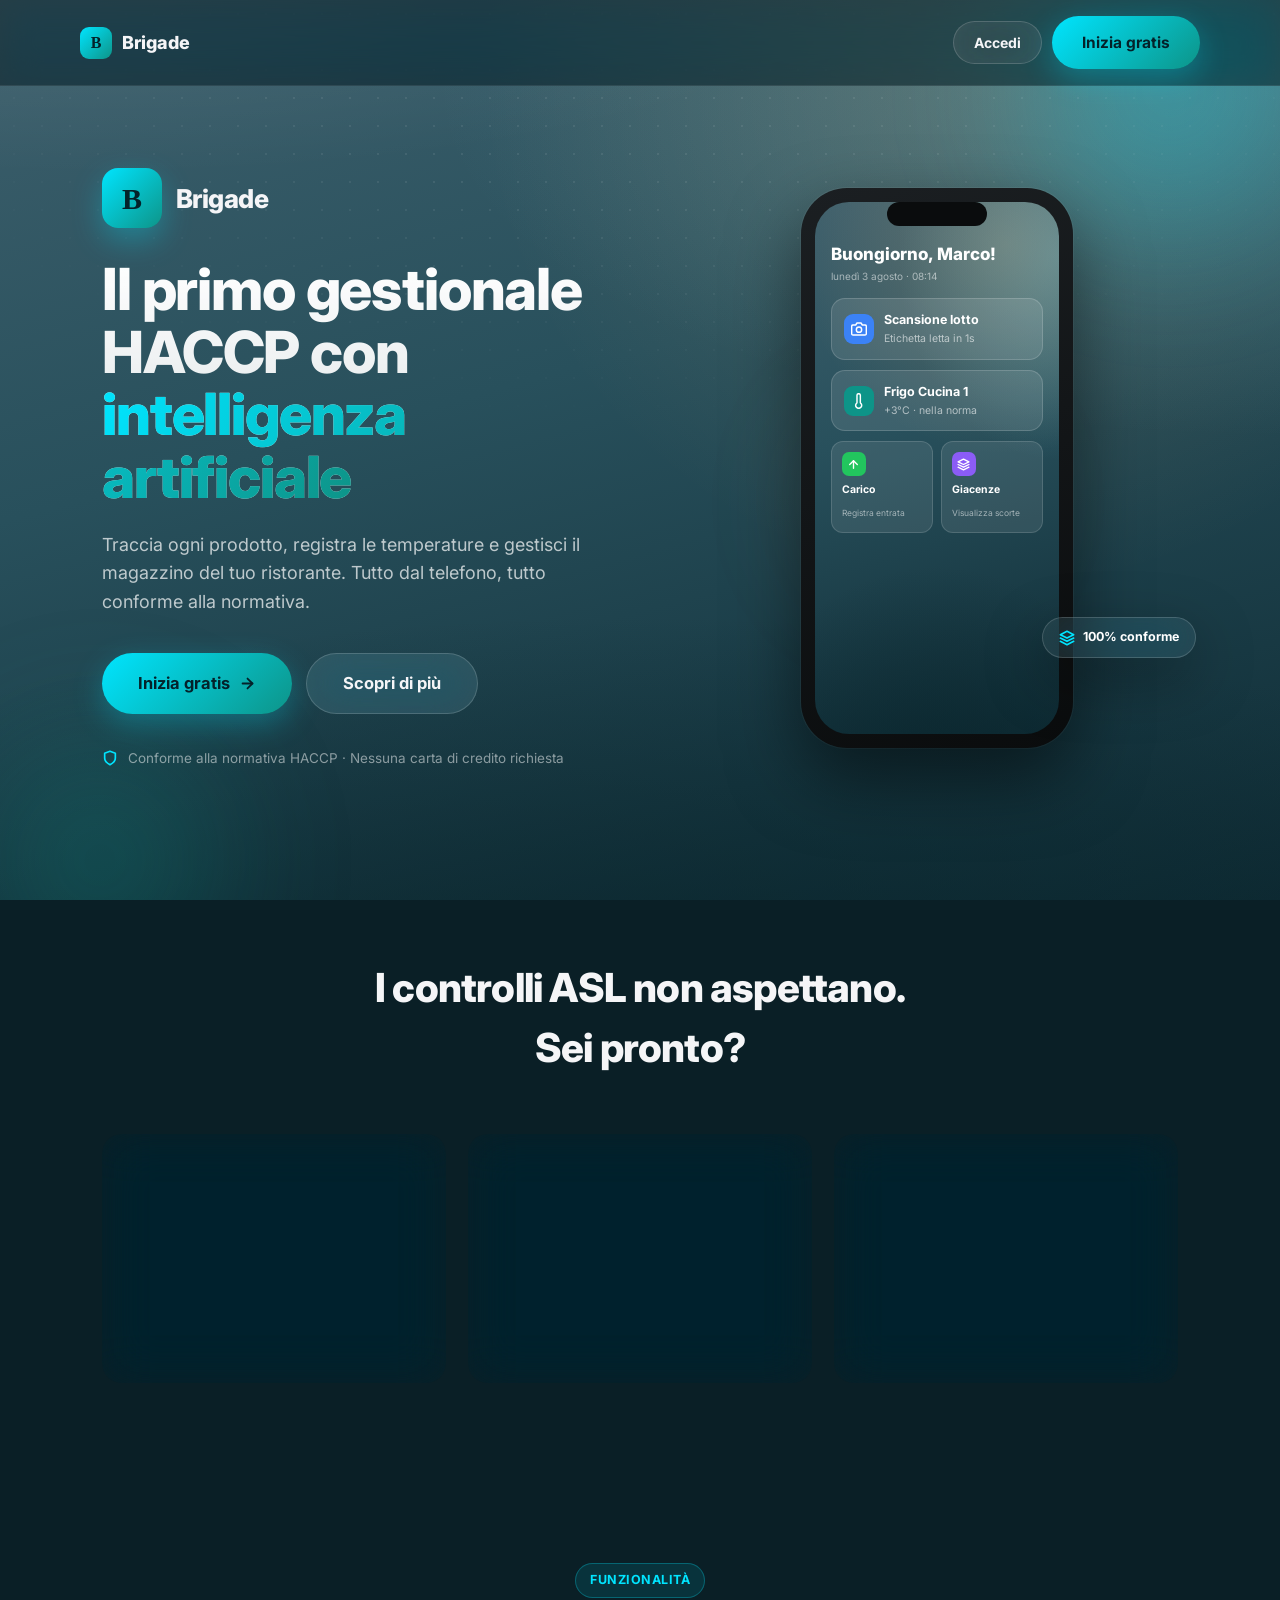
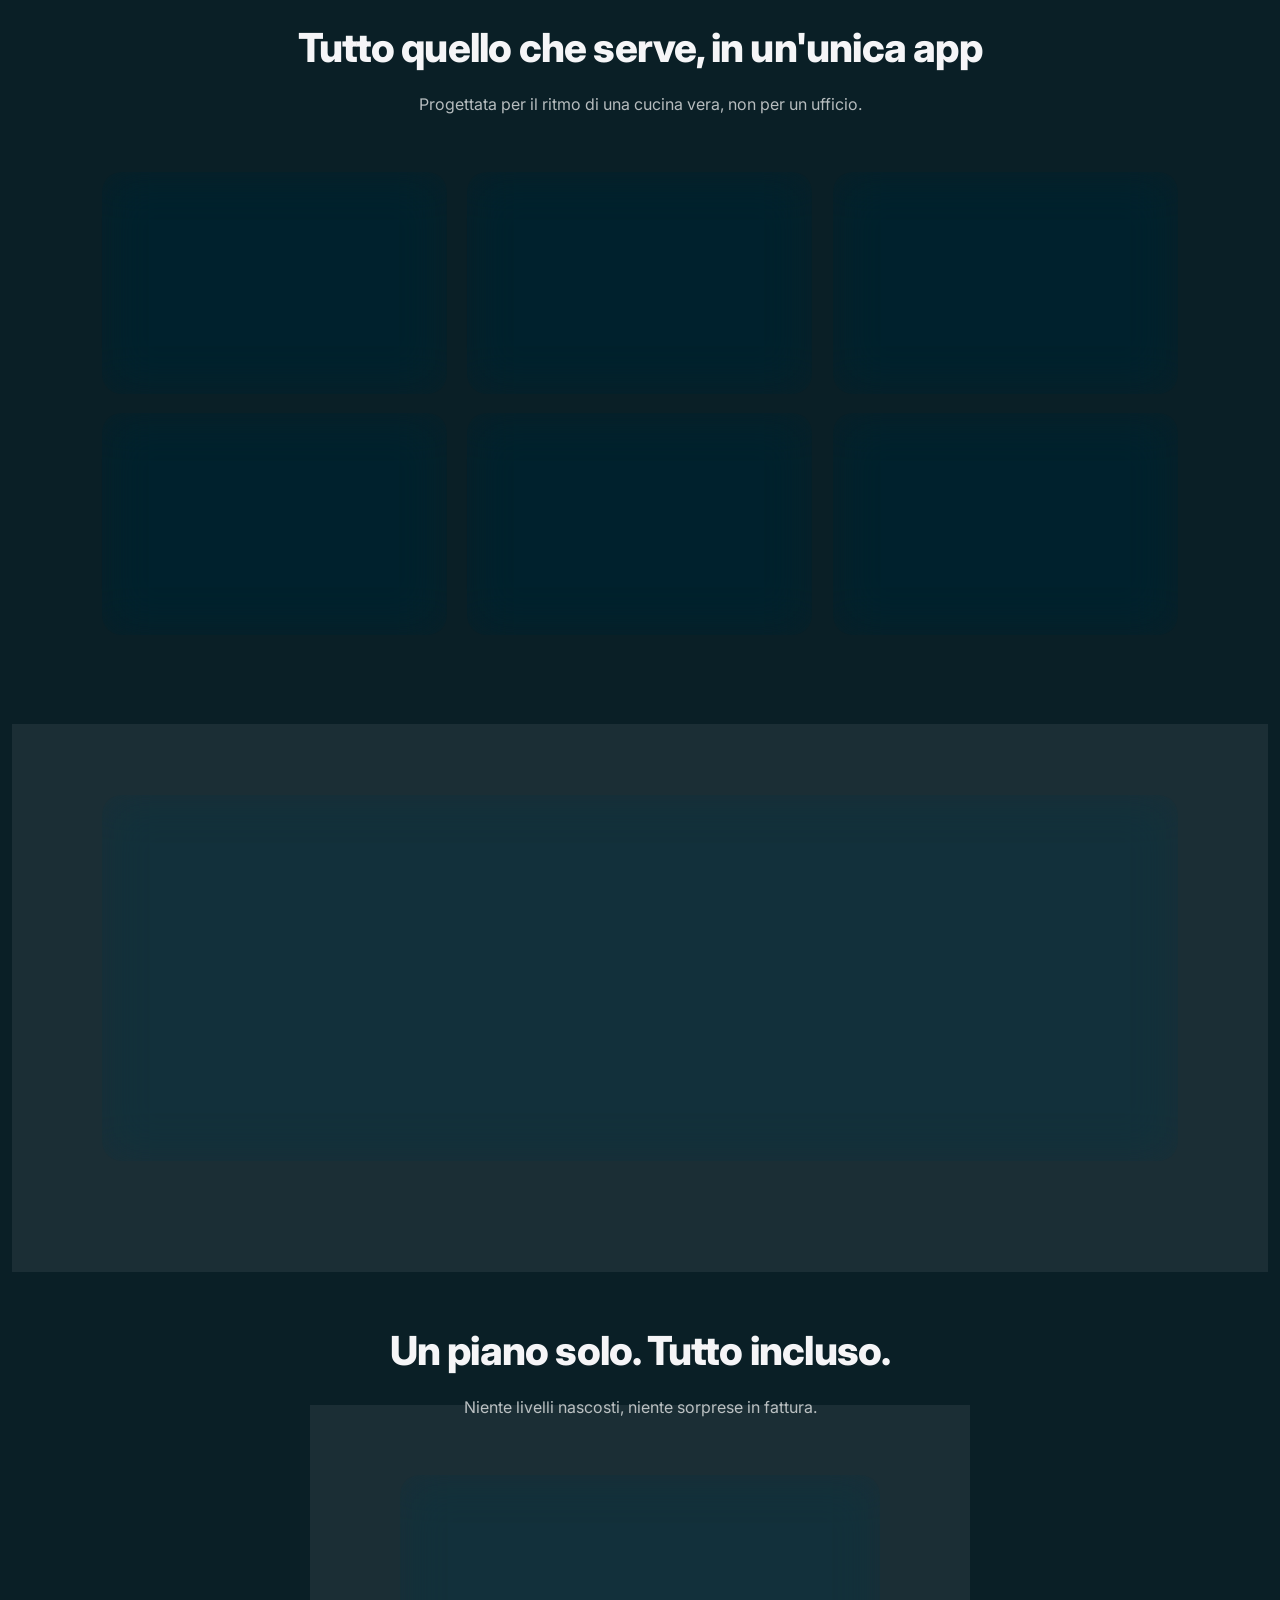
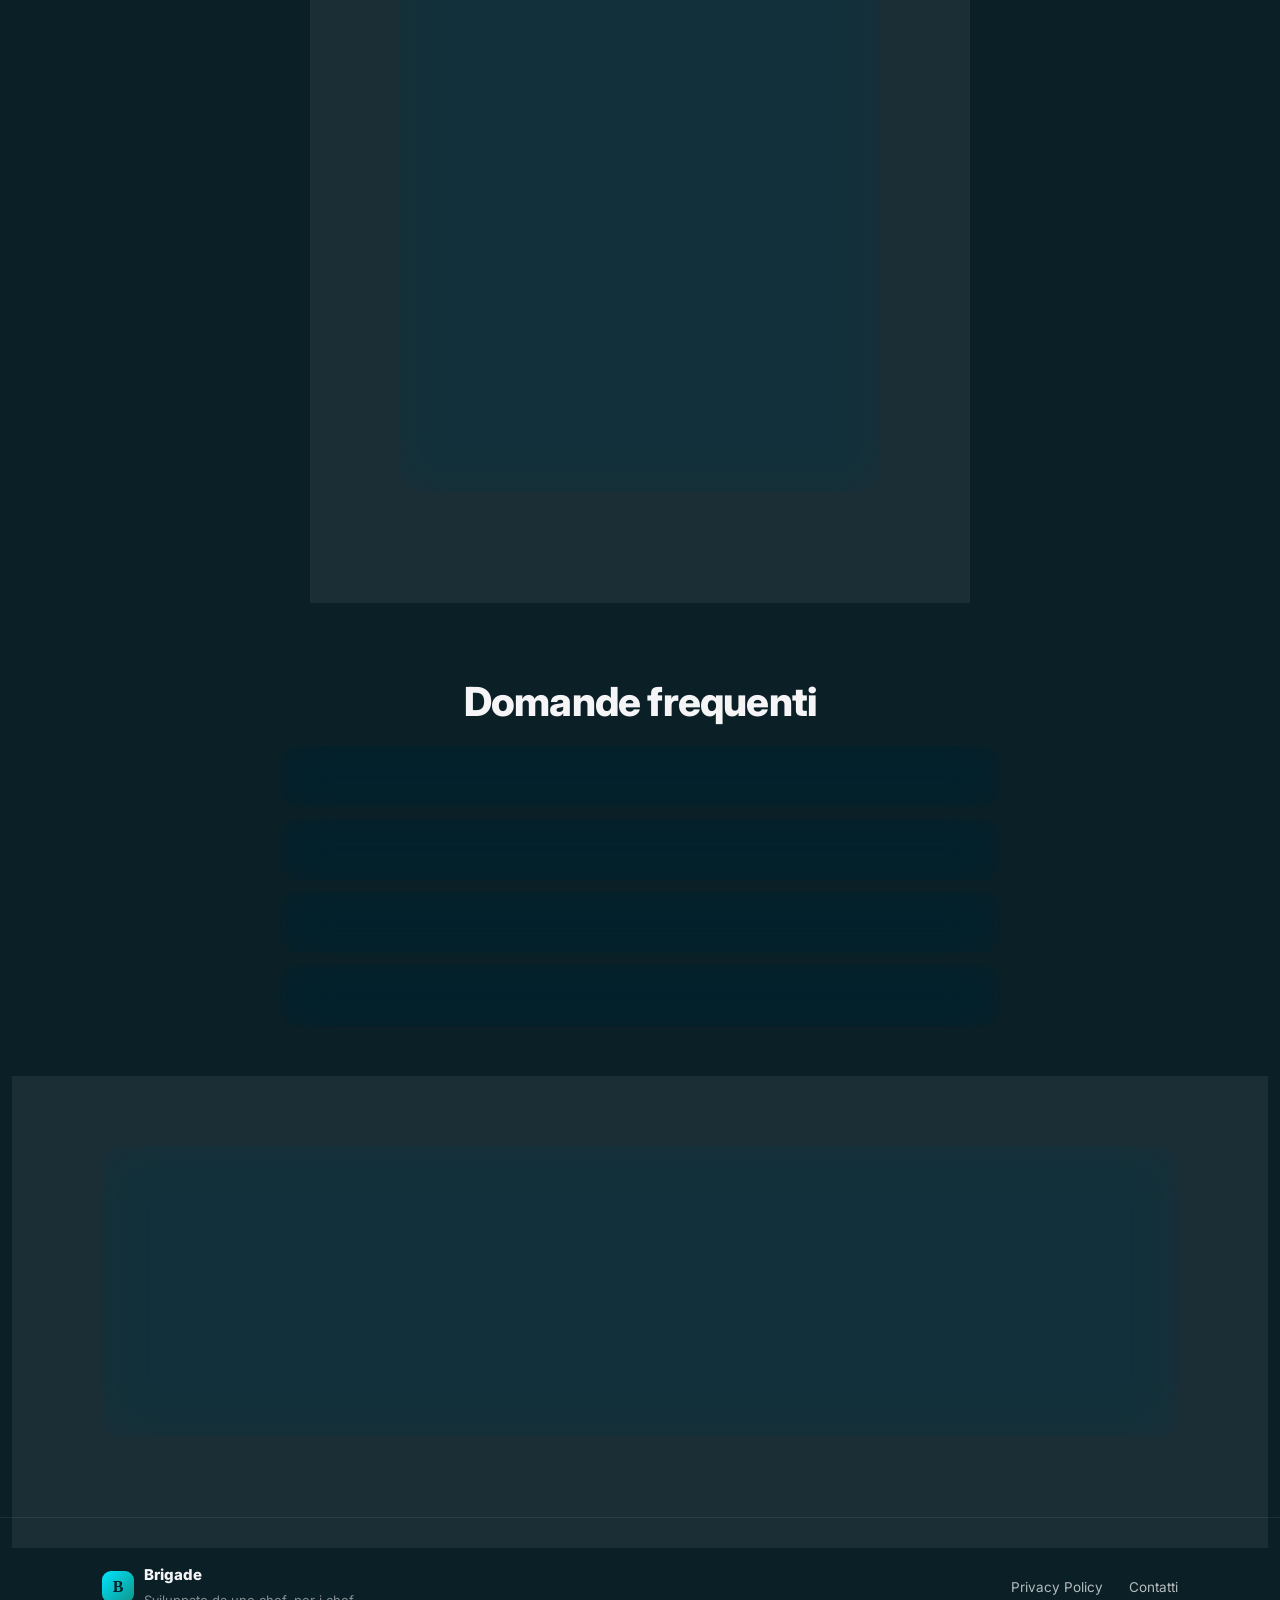
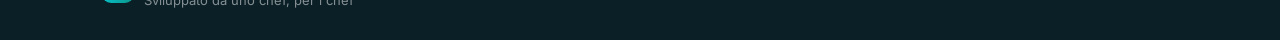
==== landing.html @ b5e279c7 "Aggiunge landing page professionale su /landing Pagina standalone con hero, sezione problema, funzio" ====
<!DOCTYPE html>
<html lang="it">
<head>
<meta charset="UTF-8">
<meta name="viewport" content="width=device-width, initial-scale=1, maximum-scale=1, user-scalable=no, viewport-fit=cover">
<title>Brigade — Gestionale HACCP con Intelligenza Artificiale per Ristoranti</title>
<meta name="description" content="Brigade è il primo gestionale HACCP con intelligenza artificiale per ristoranti e pizzerie. Traccia prodotti, registra temperature e gestisci il magazzino dal telefono, sempre conforme alla normativa.">
<meta name="keywords" content="HACCP, gestionale ristorante, tracciabilità alimentare, registro temperature, software HACCP, app HACCP, magazzino ristorante">
<meta name="author" content="Brigade">
<meta name="robots" content="index, follow">
<link rel="canonical" href="https://brigade-app.example/landing">

<!-- Open Graph -->
<meta property="og:type" content="website">
<meta property="og:title" content="Brigade — Il primo gestionale HACCP con intelligenza artificiale">
<meta property="og:description" content="Traccia ogni prodotto, registra le temperature e gestisci il magazzino del tuo ristorante. Tutto dal telefono, tutto conforme alla normativa.">
<meta property="og:image" content="/static/icon-512.png">
<meta property="og:locale" content="it_IT">

<!-- Twitter Card -->
<meta name="twitter:card" content="summary_large_image">
<meta name="twitter:title" content="Brigade — Il primo gestionale HACCP con intelligenza artificiale">
<meta name="twitter:description" content="Traccia ogni prodotto, registra le temperature e gestisci il magazzino del tuo ristorante. Tutto dal telefono, tutto conforme alla normativa.">
<meta name="twitter:image" content="/static/icon-512.png">

<meta name="theme-color" content="#0f2c35">
<link rel="icon" href="/static/icon.svg" type="image/svg+xml">
<link rel="apple-touch-icon" href="/static/icon-192.png">

<link rel="preconnect" href="https://fonts.googleapis.com">
<link rel="preconnect" href="https://fonts.gstatic.com" crossorigin>
<link href="https://fonts.googleapis.com/css2?family=Inter:wght@300;400;500;600;700;800&display=swap" rel="stylesheet">

<style>
/* ─────────────────────────────────────────────────────────────────────────
   RESET & BASE
───────────────────────────────────────────────────────────────────────── */
*, *::before, *::after { margin: 0; padding: 0; box-sizing: border-box; -webkit-tap-highlight-color: transparent; }
html { scroll-behavior: smooth; }
body {
  font-family: 'Inter', system-ui, -apple-system, sans-serif;
  background: #0a1f26;
  color: #f5f5f7;
  overflow-x: hidden;
  -webkit-font-smoothing: antialiased;
  line-height: 1.5;
}
img, svg { display: block; max-width: 100%; }
a { color: inherit; text-decoration: none; }
button { font-family: inherit; cursor: pointer; }
ul { list-style: none; }

:root {
  --bg-1: #0f2c35;
  --bg-2: #28505c;
  --bg-3: #3d5f6c;
  --accent: #00e5ff;
  --accent-2: #0d9488;
  --accent-warm: #ffc98c;
  --text: #f5f5f7;
  --muted: rgba(255,255,255,.70);
  --muted-2: rgba(255,255,255,.50);
  --glass: rgba(255,255,255,.07);
  --glass-2: rgba(255,255,255,.10);
  --glass-border: rgba(255,255,255,.16);
  --glass-blur: blur(24px) saturate(160%);
  --radius: 20px;
  --shadow-lg: 0 20px 60px rgba(0,0,0,.35);
}

/* ─────────────────────────────────────────────────────────────────────────
   FONDALE ANIMATO — stesso linguaggio visivo dell'app (aurora teal/cyan)
───────────────────────────────────────────────────────────────────────── */
.bg-fixed {
  position: fixed; inset: 0; z-index: -2;
  background:
    radial-gradient(circle at 78% 8%, rgba(255,201,140,.16), transparent 40%),
    radial-gradient(ellipse 130% 55% at 8% -8%, rgba(255,255,255,.10), transparent 50%),
    radial-gradient(ellipse 120% 70% at 100% 10%, rgba(120,195,210,.28), transparent 55%),
    radial-gradient(ellipse 150% 80% at 50% 118%, rgba(8,35,42,.85), transparent 62%),
    linear-gradient(165deg, var(--bg-3) 0%, var(--bg-2) 42%, var(--bg-1) 100%);
}
.bg-orbs { position: fixed; inset: 0; z-index: -1; pointer-events: none; overflow: hidden; }
.orb {
  position: absolute; border-radius: 50%; filter: blur(60px); opacity: .35;
  animation: drift 22s ease-in-out infinite;
}
.orb-1 { width: 420px; height: 420px; top: -120px; right: -100px; background: radial-gradient(circle, var(--accent), transparent 70%); animation-delay: 0s; }
.orb-2 { width: 360px; height: 360px; bottom: -140px; left: -80px; background: radial-gradient(circle, var(--accent-2), transparent 70%); animation-delay: -8s; }
.orb-3 { width: 280px; height: 280px; top: 40%; left: 60%; background: radial-gradient(circle, var(--accent-warm), transparent 70%); opacity: .18; animation-delay: -14s; }
@keyframes drift {
  0%, 100% { transform: translate(0, 0) scale(1); }
  33%      { transform: translate(-30px, 40px) scale(1.08); }
  66%      { transform: translate(24px, -24px) scale(0.95); }
}
.bg-grid {
  position: fixed; inset: 0; z-index: -1; pointer-events: none;
  background-image: radial-gradient(rgba(255,255,255,.08) 1px, transparent 1px);
  background-size: 28px 28px;
  mask-image: radial-gradient(ellipse 80% 60% at 50% 0%, #000 40%, transparent 80%);
}

/* ─────────────────────────────────────────────────────────────────────────
   LAYOUT HELPERS
───────────────────────────────────────────────────────────────────────── */
.wrap { max-width: 1120px; margin: 0 auto; padding: 0 22px; }
section { position: relative; padding: 90px 0; }
.eyebrow {
  display: inline-flex; align-items: center; gap: 8px;
  font-size: 12.5px; font-weight: 700; letter-spacing: .5px; text-transform: uppercase;
  color: var(--accent); background: rgba(0,229,255,.10); border: 1px solid rgba(0,229,255,.28);
  padding: 7px 14px; border-radius: 100px; margin-bottom: 20px;
}
h1, h2, h3 { font-weight: 800; letter-spacing: -.02em; color: var(--text); }
.section-title { font-size: clamp(26px, 4.2vw, 40px); text-align: center; margin-bottom: 14px; }
.section-sub { font-size: 16px; color: var(--muted); text-align: center; max-width: 560px; margin: 0 auto 56px; }

/* Glassmorphism card di base */
.glass {
  background: var(--glass);
  backdrop-filter: var(--glass-blur); -webkit-backdrop-filter: var(--glass-blur);
  border: 1px solid var(--glass-border);
  border-radius: var(--radius);
  box-shadow: var(--shadow-lg);
}

/* Animazioni al reveal */
.reveal { opacity: 0; transform: translateY(28px); transition: opacity .7s cubic-bezier(.16,1,.3,1), transform .7s cubic-bezier(.16,1,.3,1); }
.reveal.visible { opacity: 1; transform: translateY(0); }
.reveal-delay-1.visible { transition-delay: .08s; }
.reveal-delay-2.visible { transition-delay: .16s; }
.reveal-delay-3.visible { transition-delay: .24s; }
.reveal-delay-4.visible { transition-delay: .32s; }
.reveal-delay-5.visible { transition-delay: .4s; }
.reveal-delay-6.visible { transition-delay: .48s; }

/* Pulsanti */
.btn {
  display: inline-flex; align-items: center; justify-content: center; gap: 9px;
  font-family: 'Inter', sans-serif; font-weight: 700; font-size: 15.5px;
  padding: 15px 30px; border-radius: 100px; border: none; cursor: pointer;
  transition: transform .18s ease, box-shadow .18s ease, background .18s ease;
  white-space: nowrap;
}
.btn-primary {
  background: linear-gradient(135deg, var(--accent) 0%, var(--accent-2) 100%);
  color: #04222a; box-shadow: 0 10px 30px rgba(0,229,255,.28);
}
.btn-primary:hover { transform: translateY(-2px); box-shadow: 0 14px 38px rgba(0,229,255,.4); }
.btn-primary:active { transform: translateY(0); }
.btn-ghost {
  background: var(--glass-2); border: 1px solid var(--glass-border); color: var(--text);
  backdrop-filter: var(--glass-blur); -webkit-backdrop-filter: var(--glass-blur);
}
.btn-ghost:hover { background: rgba(255,255,255,.16); transform: translateY(-2px); }
.btn-lg { padding: 17px 36px; font-size: 16.5px; }

/* ─────────────────────────────────────────────────────────────────────────
   NAV
───────────────────────────────────────────────────────────────────────── */
.nav {
  position: fixed; top: 0; left: 0; right: 0; z-index: 100;
  display: flex; align-items: center; justify-content: space-between;
  padding: 16px 22px;
  background: rgba(10,26,32,.55);
  backdrop-filter: blur(18px) saturate(160%); -webkit-backdrop-filter: blur(18px) saturate(160%);
  border-bottom: 1px solid rgba(255,255,255,.08);
}
.nav-inner { max-width: 1120px; margin: 0 auto; width: 100%; display: flex; align-items: center; justify-content: space-between; }
.nav-logo { display: flex; align-items: center; gap: 10px; font-size: 18px; font-weight: 800; }
.nav-logo-mark {
  width: 32px; height: 32px; border-radius: 9px;
  background: linear-gradient(135deg, var(--accent), var(--accent-2));
  display: flex; align-items: center; justify-content: center;
  font-family: Georgia, serif; font-weight: 700; color: #04222a; font-size: 16px;
}
.nav-links { display: flex; align-items: center; gap: 10px; }
.nav-links a.btn-ghost { padding: 10px 20px; font-size: 14px; }

/* ─────────────────────────────────────────────────────────────────────────
   HERO
───────────────────────────────────────────────────────────────────────── */
.hero { padding: 168px 0 100px; }
.hero-grid { display: grid; grid-template-columns: 1.05fr .95fr; gap: 60px; align-items: center; }
.hero-copy { text-align: left; }
.hero-logo { display: flex; align-items: center; gap: 14px; margin-bottom: 30px; }
.hero-logo-mark {
  width: 60px; height: 60px; border-radius: 16px; flex-shrink: 0;
  background: linear-gradient(135deg, var(--accent) 0%, var(--accent-2) 100%);
  display: flex; align-items: center; justify-content: center;
  font-family: Georgia, serif; font-weight: 700; color: #04222a; font-size: 30px;
  box-shadow: 0 12px 30px rgba(0,229,255,.3);
}
.hero-logo-word { font-size: 26px; font-weight: 800; letter-spacing: -.02em; }
h1.hero-title {
  font-size: clamp(34px, 5.2vw, 58px); line-height: 1.08; margin-bottom: 22px;
  background: linear-gradient(180deg, #ffffff 0%, rgba(255,255,255,.82) 100%);
  -webkit-background-clip: text; background-clip: text; -webkit-text-fill-color: transparent;
}
h1.hero-title span { background: linear-gradient(120deg, var(--accent) 0%, var(--accent-2) 100%); -webkit-background-clip: text; background-clip: text; -webkit-text-fill-color: transparent; }
.hero-sub { font-size: 18px; line-height: 1.6; color: var(--muted); max-width: 520px; margin-bottom: 36px; }
.hero-ctas { display: flex; flex-wrap: wrap; gap: 14px; margin-bottom: 34px; }
.hero-trust { display: flex; align-items: center; gap: 10px; font-size: 13.5px; color: var(--muted-2); }
.hero-trust svg { width: 16px; height: 16px; color: var(--accent); flex-shrink: 0; }

/* Mockup iPhone (ricreato in CSS, coerente con la vera dashboard dell'app) */
.hero-mockup-wrap { display: flex; justify-content: center; position: relative; }
.phone {
  width: 272px; height: 560px; border-radius: 46px; padding: 14px;
  background: linear-gradient(160deg, #1b1f22, #0a0c0d);
  box-shadow: 0 30px 70px rgba(0,0,0,.5), 0 0 0 1px rgba(255,255,255,.06);
  position: relative;
}
.phone::before {
  content: ''; position: absolute; top: 14px; left: 50%; transform: translateX(-50%);
  width: 100px; height: 24px; background: #0a0c0d; border-radius: 14px; z-index: 3;
}
.phone-screen {
  width: 100%; height: 100%; border-radius: 34px; overflow: hidden; position: relative;
  background:
    radial-gradient(circle at 78% 8%, rgba(255,201,140,.22), transparent 40%),
    radial-gradient(ellipse 120% 70% at 100% 10%, rgba(120,195,210,.4), transparent 55%),
    radial-gradient(ellipse 150% 80% at 50% 118%, rgba(8,35,42,.8), transparent 62%),
    linear-gradient(165deg, var(--bg-3) 0%, var(--bg-2) 42%, var(--bg-1) 100%);
  padding: 40px 16px 16px;
}
.phone-greeting { font-size: 17px; font-weight: 800; color: #fff; margin-bottom: 2px; }
.phone-date { font-size: 10px; color: rgba(255,255,255,.55); margin-bottom: 14px; }
.phone-card {
  background: rgba(255,255,255,.10); border: 1px solid rgba(255,255,255,.16);
  border-radius: 14px; padding: 12px; margin-bottom: 10px;
  display: flex; align-items: center; gap: 10px;
}
.phone-card-ico {
  width: 30px; height: 30px; border-radius: 9px; flex-shrink: 0;
  display: flex; align-items: center; justify-content: center; color: #fff;
}
.phone-card-txt { font-size: 10.5px; }
.phone-card-txt strong { display: block; font-size: 12.5px; color: #fff; font-weight: 700; margin-bottom: 1px; }
.phone-card-txt span { color: rgba(255,255,255,.6); }
.phone-grid { display: grid; grid-template-columns: 1fr 1fr; gap: 8px; margin-top: 4px; }
.phone-mini {
  background: rgba(255,255,255,.09); border: 1px solid rgba(255,255,255,.14);
  border-radius: 12px; padding: 10px; text-align: left;
}
.phone-mini-ico { width: 24px; height: 24px; border-radius: 7px; display: flex; align-items: center; justify-content: center; color: #fff; margin-bottom: 6px; }
.phone-mini strong { display: block; font-size: 10.5px; color: #fff; font-weight: 700; }
.phone-mini span { font-size: 8.5px; color: rgba(255,255,255,.55); }
.phone-float-badge {
  position: absolute; right: -18px; bottom: 90px; z-index: 4;
  display: flex; align-items: center; gap: 8px;
  padding: 10px 16px; border-radius: 100px;
  animation: floaty 4s ease-in-out infinite;
}
.phone-float-badge svg { width: 16px; height: 16px; color: var(--accent); }
.phone-float-badge span { font-size: 12.5px; font-weight: 700; color: #fff; }
@keyframes floaty { 0%, 100% { transform: translateY(0); } 50% { transform: translateY(-10px); } }

/* ─────────────────────────────────────────────────────────────────────────
   PROBLEMA
───────────────────────────────────────────────────────────────────────── */
.problem-title { font-size: clamp(26px, 4.2vw, 40px); text-align: center; margin-bottom: 56px; }
.problem-title .warn { color: #ffb4a2; }
.problem-grid { display: grid; grid-template-columns: repeat(3, 1fr); gap: 22px; }
.problem-card { padding: 30px 26px; text-align: left; }
.problem-card-ico {
  width: 46px; height: 46px; border-radius: 13px; margin-bottom: 18px;
  background: rgba(255,120,100,.14); border: 1px solid rgba(255,120,100,.3);
  display: flex; align-items: center; justify-content: center; color: #ff9080;
}
.problem-card h3 { font-size: 17px; margin-bottom: 8px; }
.problem-card p { font-size: 14px; color: var(--muted); line-height: 1.6; }

/* ─────────────────────────────────────────────────────────────────────────
   FEATURES
───────────────────────────────────────────────────────────────────────── */
.features-grid { display: grid; grid-template-columns: repeat(3, 1fr); gap: 20px; }
.feature-card { padding: 28px 24px; transition: transform .25s ease, background .25s ease; }
.feature-card:hover { transform: translateY(-6px); background: var(--glass-2); }
.feature-ico {
  width: 48px; height: 48px; border-radius: 14px; margin-bottom: 18px;
  display: flex; align-items: center; justify-content: center; color: #fff;
}
.feature-card h3 { font-size: 16.5px; margin-bottom: 8px; }
.feature-card p { font-size: 13.5px; color: var(--muted); line-height: 1.6; }

/* ─────────────────────────────────────────────────────────────────────────
   SOCIAL PROOF
───────────────────────────────────────────────────────────────────────── */
.proof { padding: 70px 0; }
.proof-box {
  padding: 46px 40px; text-align: center; display: flex; flex-direction: column; align-items: center; gap: 20px;
}
.proof-quote { font-size: clamp(19px, 2.6vw, 25px); font-weight: 600; color: #fff; max-width: 680px; line-height: 1.5; }
.proof-quote strong { color: var(--accent); }
.proof-stats { display: flex; gap: 48px; margin-top: 10px; flex-wrap: wrap; justify-content: center; }
.proof-stat-num { font-size: 38px; font-weight: 800; background: linear-gradient(120deg, var(--accent), var(--accent-2)); -webkit-background-clip: text; background-clip: text; -webkit-text-fill-color: transparent; }
.proof-stat-lbl { font-size: 12.5px; color: var(--muted-2); text-transform: uppercase; letter-spacing: .4px; font-weight: 700; margin-top: 4px; }

/* ─────────────────────────────────────────────────────────────────────────
   PRICING
───────────────────────────────────────────────────────────────────────── */
.pricing-card {
  max-width: 480px; margin: 0 auto; padding: 44px 40px; text-align: center; position: relative; overflow: hidden;
}
.pricing-card::before {
  content: ''; position: absolute; top: -50%; left: -20%; width: 140%; height: 140%;
  background: radial-gradient(circle, rgba(0,229,255,.12), transparent 60%); pointer-events: none;
}
.pricing-badge {
  display: inline-block; font-size: 12px; font-weight: 700; letter-spacing: .4px; text-transform: uppercase;
  color: var(--accent); background: rgba(0,229,255,.12); border: 1px solid rgba(0,229,255,.3);
  padding: 6px 14px; border-radius: 100px; margin-bottom: 18px;
}
.pricing-amount { font-size: 58px; font-weight: 800; color: #fff; line-height: 1; }
.pricing-amount span { font-size: 18px; font-weight: 600; color: var(--muted); }
.pricing-cycle { font-size: 13.5px; color: var(--muted-2); margin-top: 6px; margin-bottom: 30px; }
.pricing-features { text-align: left; display: flex; flex-direction: column; gap: 14px; margin-bottom: 34px; }
.pricing-features li { display: flex; align-items: flex-start; gap: 12px; font-size: 14.5px; color: var(--text); }
.pricing-features svg { width: 19px; height: 19px; color: var(--accent); flex-shrink: 0; margin-top: 1px; }
.pricing-card .btn { width: 100%; }
.pricing-note { font-size: 12px; color: var(--muted-2); margin-top: 16px; }

/* ─────────────────────────────────────────────────────────────────────────
   FAQ
───────────────────────────────────────────────────────────────────────── */
.faq-list { max-width: 720px; margin: 0 auto; display: flex; flex-direction: column; gap: 12px; }
.faq-item { overflow: hidden; }
.faq-q {
  width: 100%; display: flex; align-items: center; justify-content: space-between; gap: 16px;
  padding: 20px 24px; background: none; border: none; color: #fff;
  font-size: 15.5px; font-weight: 700; text-align: left;
}
.faq-q svg { width: 18px; height: 18px; color: var(--accent); flex-shrink: 0; transition: transform .25s ease; }
.faq-item.open .faq-q svg { transform: rotate(45deg); }
.faq-a { max-height: 0; overflow: hidden; transition: max-height .3s ease; }
.faq-item.open .faq-a { max-height: 200px; }
.faq-a p { padding: 0 24px 20px; font-size: 14px; color: var(--muted); line-height: 1.6; }

/* ─────────────────────────────────────────────────────────────────────────
   CTA FINALE
───────────────────────────────────────────────────────────────────────── */
.cta-final { text-align: center; padding: 30px 40px 80px; }
.cta-final-box { padding: 56px 40px; text-align: center; }
.cta-final h2 { font-size: clamp(24px, 4vw, 34px); margin-bottom: 14px; }
.cta-final p { font-size: 15.5px; color: var(--muted); margin-bottom: 30px; }

/* ─────────────────────────────────────────────────────────────────────────
   FOOTER
───────────────────────────────────────────────────────────────────────── */
footer { padding: 46px 0 calc(30px + env(safe-area-inset-bottom, 0px)); border-top: 1px solid rgba(255,255,255,.08); }
.footer-inner { display: flex; align-items: center; justify-content: space-between; flex-wrap: wrap; gap: 22px; }
.footer-brand { display: flex; align-items: center; gap: 10px; }
.footer-tag { font-size: 13px; color: var(--muted-2); margin-top: 4px; }
.footer-links { display: flex; gap: 26px; flex-wrap: wrap; }
.footer-links a { font-size: 13.5px; color: var(--muted); transition: color .2s ease; }
.footer-links a:hover { color: var(--accent); }

/* ─────────────────────────────────────────────────────────────────────────
   RESPONSIVE
───────────────────────────────────────────────────────────────────────── */
@media (max-width: 900px) {
  .hero-grid { grid-template-columns: 1fr; text-align: center; }
  .hero-copy { text-align: center; }
  .hero-logo, .hero-ctas, .hero-trust { justify-content: center; }
  .hero-sub { margin-left: auto; margin-right: auto; }
  .problem-grid, .features-grid { grid-template-columns: 1fr; }
  .phone { width: 240px; height: 494px; }
  section { padding: 64px 0; }
  .hero { padding: 128px 0 60px; }
}
@media (max-width: 560px) {
  .nav-links a.btn-ghost span.nav-text { display: none; }
  .proof-stats { gap: 30px; }
  .pricing-card, .cta-final-box { padding: 34px 22px; }
  .footer-inner { flex-direction: column; align-items: flex-start; }
}
</style>
</head>
<body>

<div class="bg-fixed" aria-hidden="true"></div>
<div class="bg-orbs" aria-hidden="true">
  <div class="orb orb-1"></div>
  <div class="orb orb-2"></div>
  <div class="orb orb-3"></div>
</div>
<div class="bg-grid" aria-hidden="true"></div>

<!-- ── NAV ── -->
<nav class="nav">
  <div class="nav-inner">
    <div class="nav-logo">
      <div class="nav-logo-mark">B</div>
      Brigade
    </div>
    <div class="nav-links">
      <a href="/login" class="btn btn-ghost"><span class="nav-text">Accedi</span></a>
      <a href="/register" class="btn btn-primary">Inizia gratis</a>
    </div>
  </div>
</nav>

<!-- ── HERO ── -->
<header class="hero">
  <div class="wrap hero-grid">
    <div class="hero-copy reveal visible">
      <div class="hero-logo">
        <div class="hero-logo-mark">B</div>
        <div class="hero-logo-word">Brigade</div>
      </div>
      <h1 class="hero-title">Il primo gestionale HACCP con <span>intelligenza artificiale</span></h1>
      <p class="hero-sub">Traccia ogni prodotto, registra le temperature e gestisci il magazzino del tuo ristorante. Tutto dal telefono, tutto conforme alla normativa.</p>
      <div class="hero-ctas">
        <a href="/register" class="btn btn-primary btn-lg">
          Inizia gratis
          <svg width="17" height="17" viewBox="0 0 24 24" fill="none" stroke="currentColor" stroke-width="2.5" stroke-linecap="round" stroke-linejoin="round"><line x1="5" y1="12" x2="19" y2="12"/><polyline points="12 5 19 12 12 19"/></svg>
        </a>
        <a href="#funzionalita" class="btn btn-ghost btn-lg">Scopri di più</a>
      </div>
      <div class="hero-trust">
        <svg viewBox="0 0 24 24" fill="none" stroke="currentColor" stroke-width="2.5" stroke-linecap="round" stroke-linejoin="round"><path d="M12 22s8-4 8-10V5l-8-3-8 3v7c0 6 8 10 8 10Z"/></svg>
        Conforme alla normativa HACCP · Nessuna carta di credito richiesta
      </div>
    </div>

    <div class="hero-mockup-wrap reveal reveal-delay-2 visible">
      <div class="phone">
        <div class="phone-screen">
          <div class="phone-greeting">Buongiorno, Marco!</div>
          <div class="phone-date">lunedì 3 agosto · 08:14</div>

          <div class="phone-card">
            <div class="phone-card-ico" style="background:#3b82f6">
              <svg width="16" height="16" viewBox="0 0 24 24" fill="none" stroke="currentColor" stroke-width="2.2" stroke-linecap="round" stroke-linejoin="round"><path d="M23 19a2 2 0 0 1-2 2H3a2 2 0 0 1-2-2V8a2 2 0 0 1 2-2h4l2-3h6l2 3h4a2 2 0 0 1 2 2z"/><circle cx="12" cy="13" r="4"/></svg>
            </div>
            <div class="phone-card-txt"><strong>Scansione lotto</strong><span>Etichetta letta in 1s</span></div>
          </div>

          <div class="phone-card">
            <div class="phone-card-ico" style="background:#0d9488">
              <svg width="16" height="16" viewBox="0 0 24 24" fill="none" stroke="currentColor" stroke-width="2.2" stroke-linecap="round" stroke-linejoin="round"><path d="M14 14.76V3.5a2.5 2.5 0 0 0-5 0v11.26a4.5 4.5 0 1 0 5 0Z"/></svg>
            </div>
            <div class="phone-card-txt"><strong>Frigo Cucina 1</strong><span>+3°C · nella norma</span></div>
          </div>

          <div class="phone-grid">
            <div class="phone-mini">
              <div class="phone-mini-ico" style="background:#22c55e">
                <svg width="13" height="13" viewBox="0 0 24 24" fill="none" stroke="currentColor" stroke-width="2.5" stroke-linecap="round" stroke-linejoin="round"><line x1="12" y1="19" x2="12" y2="5"/><polyline points="5 12 12 5 19 12"/></svg>
              </div>
              <strong>Carico</strong><span>Registra entrata</span>
            </div>
            <div class="phone-mini">
              <div class="phone-mini-ico" style="background:#8b5cf6">
                <svg width="13" height="13" viewBox="0 0 24 24" fill="none" stroke="currentColor" stroke-width="2.5" stroke-linecap="round" stroke-linejoin="round"><polygon points="12 2 2 7 12 12 22 7 12 2"/><polyline points="2 17 12 22 22 17"/><polyline points="2 12 12 17 22 12"/></svg>
              </div>
              <strong>Giacenze</strong><span>Visualizza scorte</span>
            </div>
          </div>
        </div>
      </div>
      <div class="phone-float-badge glass">
        <svg viewBox="0 0 24 24" fill="none" stroke="currentColor" stroke-width="2.5" stroke-linecap="round" stroke-linejoin="round"><path d="M12 2 2 7l10 5 10-5-10-5Z"/><path d="m2 17 10 5 10-5"/><path d="m2 12 10 5 10-5"/></svg>
        <span>100% conforme</span>
      </div>
    </div>
  </div>
</header>

<!-- ── PROBLEMA ── -->
<section id="problema">
  <div class="wrap">
    <h2 class="problem-title reveal">I controlli ASL non aspettano.<br>Sei pronto?</h2>
    <div class="problem-grid">
      <div class="problem-card glass reveal reveal-delay-1">
        <div class="problem-card-ico">
          <svg width="22" height="22" viewBox="0 0 24 24" fill="none" stroke="currentColor" stroke-width="2" stroke-linecap="round" stroke-linejoin="round"><path d="M14 2H6a2 2 0 0 0-2 2v16a2 2 0 0 0 2 2h12a2 2 0 0 0 2-2V8z"/><polyline points="14 2 14 8 20 8"/><line x1="9" y1="15" x2="9.01" y2="15"/><line x1="12" y1="15" x2="15" y2="15"/></svg>
        </div>
        <h3>Registri cartacei persi</h3>
        <p>Fogli smarriti, macchiati o dimenticati a casa. Alla prima ispezione, la documentazione che serve non si trova mai al momento giusto.</p>
      </div>
      <div class="problem-card glass reveal reveal-delay-2">
        <div class="problem-card-ico">
          <svg width="22" height="22" viewBox="0 0 24 24" fill="none" stroke="currentColor" stroke-width="2" stroke-linecap="round" stroke-linejoin="round"><path d="M14 14.76V3.5a2.5 2.5 0 0 0-5 0v11.26a4.5 4.5 0 1 0 5 0Z"/></svg>
        </div>
        <h3>Temperature non registrate</h3>
        <p>Nei momenti di corsa in cucina, il controllo delle temperature di frigoriferi e abbattitori è la prima cosa che salta.</p>
      </div>
      <div class="problem-card glass reveal reveal-delay-3">
        <div class="problem-card-ico">
          <svg width="22" height="22" viewBox="0 0 24 24" fill="none" stroke="currentColor" stroke-width="2" stroke-linecap="round" stroke-linejoin="round"><circle cx="12" cy="12" r="10"/><line x1="12" y1="8" x2="12" y2="12"/><line x1="12" y1="16" x2="12.01" y2="16"/></svg>
        </div>
        <h3>Tracciabilità incompleta</h3>
        <p>Sapere esattamente da dove viene ogni prodotto, con che lotto e con che scadenza, richiede tempo che in cucina non c'è mai.</p>
      </div>
    </div>
  </div>
</section>

<!-- ── FUNZIONALITÀ ── -->
<section id="funzionalita">
  <div class="wrap">
    <div class="eyebrow reveal" style="display:flex;justify-content:center;margin-left:auto;margin-right:auto;width:fit-content">Funzionalità</div>
    <h2 class="section-title reveal">Tutto quello che serve, in un'unica app</h2>
    <p class="section-sub reveal">Progettata per il ritmo di una cucina vera, non per un ufficio.</p>

    <div class="features-grid">
      <div class="feature-card glass reveal reveal-delay-1">
        <div class="feature-ico" style="background:linear-gradient(135deg,#3b82f6,#2563eb)">
          <svg width="22" height="22" viewBox="0 0 24 24" fill="none" stroke="currentColor" stroke-width="2" stroke-linecap="round" stroke-linejoin="round"><path d="M23 19a2 2 0 0 1-2 2H3a2 2 0 0 1-2-2V8a2 2 0 0 1 2-2h4l2-3h6l2 3h4a2 2 0 0 1 2 2z"/><circle cx="12" cy="13" r="4"/></svg>
        </div>
        <h3>Fotocamera AI</h3>
        <p>Inquadra l'etichetta: l'intelligenza artificiale legge lotto e scadenza da sola, senza digitare nulla.</p>
      </div>
      <div class="feature-card glass reveal reveal-delay-2">
        <div class="feature-ico" style="background:linear-gradient(135deg,#0d9488,#0f766e)">
          <svg width="22" height="22" viewBox="0 0 24 24" fill="none" stroke="currentColor" stroke-width="2" stroke-linecap="round" stroke-linejoin="round"><path d="M14 14.76V3.5a2.5 2.5 0 0 0-5 0v11.26a4.5 4.5 0 1 0 5 0Z"/></svg>
        </div>
        <h3>Registro temperature</h3>
        <p>Rilevazioni su frigoriferi e abbattitori con alert immediato non appena una temperatura esce dalla soglia.</p>
      </div>
      <div class="feature-card glass reveal reveal-delay-3">
        <div class="feature-ico" style="background:linear-gradient(135deg,#8b5cf6,#7c3aed)">
          <svg width="22" height="22" viewBox="0 0 24 24" fill="none" stroke="currentColor" stroke-width="2" stroke-linecap="round" stroke-linejoin="round"><path d="M10 13a5 5 0 0 0 7.54.54l3-3a5 5 0 0 0-7.07-7.07l-1.72 1.71"/><path d="M14 11a5 5 0 0 0-7.54-.54l-3 3a5 5 0 0 0 7.07 7.07l1.71-1.71"/></svg>
        </div>
        <h3>Tracciabilità completa</h3>
        <p>Dal fornitore al piatto: ogni movimento di carico e scarico resta collegato al lotto d'origine.</p>
      </div>
      <div class="feature-card glass reveal reveal-delay-4">
        <div class="feature-ico" style="background:linear-gradient(135deg,#22c55e,#16a34a)">
          <svg width="22" height="22" viewBox="0 0 24 24" fill="none" stroke="currentColor" stroke-width="2" stroke-linecap="round" stroke-linejoin="round"><rect x="3" y="3" width="18" height="18" rx="2"/><line x1="3" y1="9" x2="21" y2="9"/><line x1="3" y1="15" x2="21" y2="15"/><line x1="9" y1="9" x2="9" y2="21"/></svg>
        </div>
        <h3>Google Sheets integrato</h3>
        <p>I dati si sincronizzano su un foglio Google di tua proprietà. Restano sempre tuoi, esportabili in ogni momento.</p>
      </div>
      <div class="feature-card glass reveal reveal-delay-5">
        <div class="feature-ico" style="background:linear-gradient(135deg,#00e5ff,#00b8cc)">
          <svg width="22" height="22" viewBox="0 0 24 24" fill="none" stroke="currentColor" stroke-width="2" stroke-linecap="round" stroke-linejoin="round"><path d="M12 2 2 7l10 5 10-5-10-5Z"/><path d="m2 17 10 5 10-5"/><path d="m2 12 10 5 10-5"/></svg>
        </div>
        <h3>Assistente AI</h3>
        <p>Fai una domanda su una procedura HACCP e ricevi subito una risposta chiara, direttamente in app.</p>
      </div>
      <div class="feature-card glass reveal reveal-delay-6">
        <div class="feature-ico" style="background:linear-gradient(135deg,#f97316,#ea580c)">
          <svg width="22" height="22" viewBox="0 0 24 24" fill="none" stroke="currentColor" stroke-width="2" stroke-linecap="round" stroke-linejoin="round"><path d="M14 2H6a2 2 0 0 0-2 2v16a2 2 0 0 0 2 2h12a2 2 0 0 0 2-2V8z"/><polyline points="14 2 14 8 20 8"/><path d="M12 18v-6M9.5 15.5 12 18l2.5-2.5"/></svg>
        </div>
        <h3>Export PDF</h3>
        <p>Registro completo pronto da stampare o mostrare al controllo ASL in un tocco.</p>
      </div>
    </div>
  </div>
</section>

<!-- ── SOCIAL PROOF ── -->
<section class="proof">
  <div class="wrap">
    <div class="proof-box glass reveal">
      <svg width="30" height="30" viewBox="0 0 24 24" fill="none" stroke="currentColor" stroke-width="1.8" stroke-linecap="round" stroke-linejoin="round" style="color:var(--accent)"><path d="M3 21c3-1 5-3 5-6V9a2 2 0 0 1 2-2h1a2 2 0 0 1 2 2v3c0 4-3 7-8 9Zm11 0c3-1 5-3 5-6V9a2 2 0 0 1 2-2h0"/></svg>
      <p class="proof-quote">Usato ogni giorno al <strong>Ristorante Pizzeria Primavera</strong> di Vigevano — dalla cucina alla sala, senza più un foglio di carta.</p>
      <div class="proof-stats">
        <div>
          <div class="proof-stat-num">6</div>
          <div class="proof-stat-lbl">Sezioni HACCP</div>
        </div>
        <div>
          <div class="proof-stat-num">1</div>
          <div class="proof-stat-lbl">App</div>
        </div>
      </div>
    </div>
  </div>
</section>

<!-- ── PRICING ── -->
<section id="prezzi">
  <div class="wrap">
    <h2 class="section-title reveal">Un piano solo. Tutto incluso.</h2>
    <p class="section-sub reveal">Niente livelli nascosti, niente sorprese in fattura.</p>

    <div class="pricing-card glass reveal">
      <span class="pricing-badge">Piano Ristorante</span>
      <div class="pricing-amount">79€ <span>/ anno</span></div>
      <div class="pricing-cycle">Meno di 22 centesimi al giorno</div>
      <ul class="pricing-features">
        <li><svg viewBox="0 0 24 24" fill="none" stroke="currentColor" stroke-width="2.5" stroke-linecap="round" stroke-linejoin="round"><polyline points="20 6 9 17 4 12"/></svg> Utenti e reparti illimitati</li>
        <li><svg viewBox="0 0 24 24" fill="none" stroke="currentColor" stroke-width="2.5" stroke-linecap="round" stroke-linejoin="round"><polyline points="20 6 9 17 4 12"/></svg> Fotocamera AI per lotto e scadenza</li>
        <li><svg viewBox="0 0 24 24" fill="none" stroke="currentColor" stroke-width="2.5" stroke-linecap="round" stroke-linejoin="round"><polyline points="20 6 9 17 4 12"/></svg> Registro temperature con alert</li>
        <li><svg viewBox="0 0 24 24" fill="none" stroke="currentColor" stroke-width="2.5" stroke-linecap="round" stroke-linejoin="round"><polyline points="20 6 9 17 4 12"/></svg> Sincronizzazione Google Sheets</li>
        <li><svg viewBox="0 0 24 24" fill="none" stroke="currentColor" stroke-width="2.5" stroke-linecap="round" stroke-linejoin="round"><polyline points="20 6 9 17 4 12"/></svg> Assistente AI per domande HACCP</li>
        <li><svg viewBox="0 0 24 24" fill="none" stroke="currentColor" stroke-width="2.5" stroke-linecap="round" stroke-linejoin="round"><polyline points="20 6 9 17 4 12"/></svg> Export PDF illimitati</li>
        <li><svg viewBox="0 0 24 24" fill="none" stroke="currentColor" stroke-width="2.5" stroke-linecap="round" stroke-linejoin="round"><polyline points="20 6 9 17 4 12"/></svg> Notifiche push su temperature e scadenze</li>
      </ul>
      <a href="/register" class="btn btn-primary btn-lg">Abbonati ora</a>
      <div class="pricing-note">Inizia gratis, nessuna carta richiesta in fase di prova.</div>
    </div>
  </div>
</section>

<!-- ── FAQ ── -->
<section id="faq">
  <div class="wrap">
    <h2 class="section-title reveal">Domande frequenti</h2>
    <div class="faq-list">
      <div class="faq-item glass reveal">
        <button type="button" class="faq-q" onclick="toggleFaq(this)">
          Funziona su iPhone e Android?
          <svg viewBox="0 0 24 24" fill="none" stroke="currentColor" stroke-width="2.5" stroke-linecap="round" stroke-linejoin="round"><line x1="12" y1="5" x2="12" y2="19"/><line x1="5" y1="12" x2="19" y2="12"/></svg>
        </button>
        <div class="faq-a"><p>Sì. Brigade è una Progressive Web App: si installa direttamente dal browser, su iPhone e su Android, senza passare da App Store o Play Store.</p></div>
      </div>
      <div class="faq-item glass reveal">
        <button type="button" class="faq-q" onclick="toggleFaq(this)">
          I miei dati sono al sicuro?
          <svg viewBox="0 0 24 24" fill="none" stroke="currentColor" stroke-width="2.5" stroke-linecap="round" stroke-linejoin="round"><line x1="12" y1="5" x2="12" y2="19"/><line x1="5" y1="12" x2="19" y2="12"/></svg>
        </button>
        <div class="faq-a"><p>Sì. I dati vengono sincronizzati sul tuo Google Sheets personale e conservati su un database cloud dedicato: restano sempre di tua proprietà e accessibili in ogni momento.</p></div>
      </div>
      <div class="faq-item glass reveal">
        <button type="button" class="faq-q" onclick="toggleFaq(this)">
          Sostituisce i registri cartacei?
          <svg viewBox="0 0 24 24" fill="none" stroke="currentColor" stroke-width="2.5" stroke-linecap="round" stroke-linejoin="round"><line x1="12" y1="5" x2="12" y2="19"/><line x1="5" y1="12" x2="19" y2="12"/></svg>
        </button>
        <div class="faq-a"><p>Sì, è riconosciuto dalla normativa: il registro digitale con data, ora e operatore ha lo stesso valore di quello cartaceo, con il vantaggio di non poter andare perso.</p></div>
      </div>
      <div class="faq-item glass reveal">
        <button type="button" class="faq-q" onclick="toggleFaq(this)">
          Posso provarlo gratis?
          <svg viewBox="0 0 24 24" fill="none" stroke="currentColor" stroke-width="2.5" stroke-linecap="round" stroke-linejoin="round"><line x1="12" y1="5" x2="12" y2="19"/><line x1="5" y1="12" x2="19" y2="12"/></svg>
        </button>
        <div class="faq-a"><p>Sì, registrati e inizia subito: puoi provare tutte le funzionalità di Brigade prima di decidere se abbonarti.</p></div>
      </div>
    </div>
  </div>
</section>

<!-- ── CTA FINALE ── -->
<section class="cta-final">
  <div class="wrap">
    <div class="cta-final-box glass reveal">
      <h2>Pronto a lasciare la carta in cassetto?</h2>
      <p>Registrati in un minuto e inizia a gestire il tuo HACCP dal telefono, da oggi.</p>
      <a href="/register" class="btn btn-primary btn-lg">
        Inizia gratis
        <svg width="17" height="17" viewBox="0 0 24 24" fill="none" stroke="currentColor" stroke-width="2.5" stroke-linecap="round" stroke-linejoin="round"><line x1="5" y1="12" x2="19" y2="12"/><polyline points="12 5 19 12 12 19"/></svg>
      </a>
    </div>
  </div>
</section>

<!-- ── FOOTER ── -->
<footer>
  <div class="wrap footer-inner">
    <div class="footer-brand">
      <div class="nav-logo-mark">B</div>
      <div>
        <div style="font-weight:800;font-size:15px">Brigade</div>
        <div class="footer-tag">Sviluppato da uno chef, per i chef</div>
      </div>
    </div>
    <div class="footer-links">
      <a href="#privacy">Privacy Policy</a>
      <a href="mailto:caparrotta99@gmail.com">Contatti</a>
    </div>
  </div>
</footer>

<script>
  // Reveal-on-scroll: aggiunge .visible quando l'elemento entra in viewport
  (function () {
    var items = document.querySelectorAll('.reveal:not(.visible)');
    if (!('IntersectionObserver' in window) || items.length === 0) {
      items.forEach(function (el) { el.classList.add('visible'); });
      return;
    }
    var io = new IntersectionObserver(function (entries) {
      entries.forEach(function (entry) {
        if (entry.isIntersecting) {
          entry.target.classList.add('visible');
          io.unobserve(entry.target);
        }
      });
    }, { threshold: 0.12, rootMargin: '0px 0px -40px 0px' });
    items.forEach(function (el) { io.observe(el); });
  })();

  // FAQ accordion
  function toggleFaq(btn) {
    var item = btn.closest('.faq-item');
    var wasOpen = item.classList.contains('open');
    document.querySelectorAll('.faq-item.open').forEach(function (el) { el.classList.remove('open'); });
    if (!wasOpen) item.classList.add('open');
  }
</script>

</body>
</html>
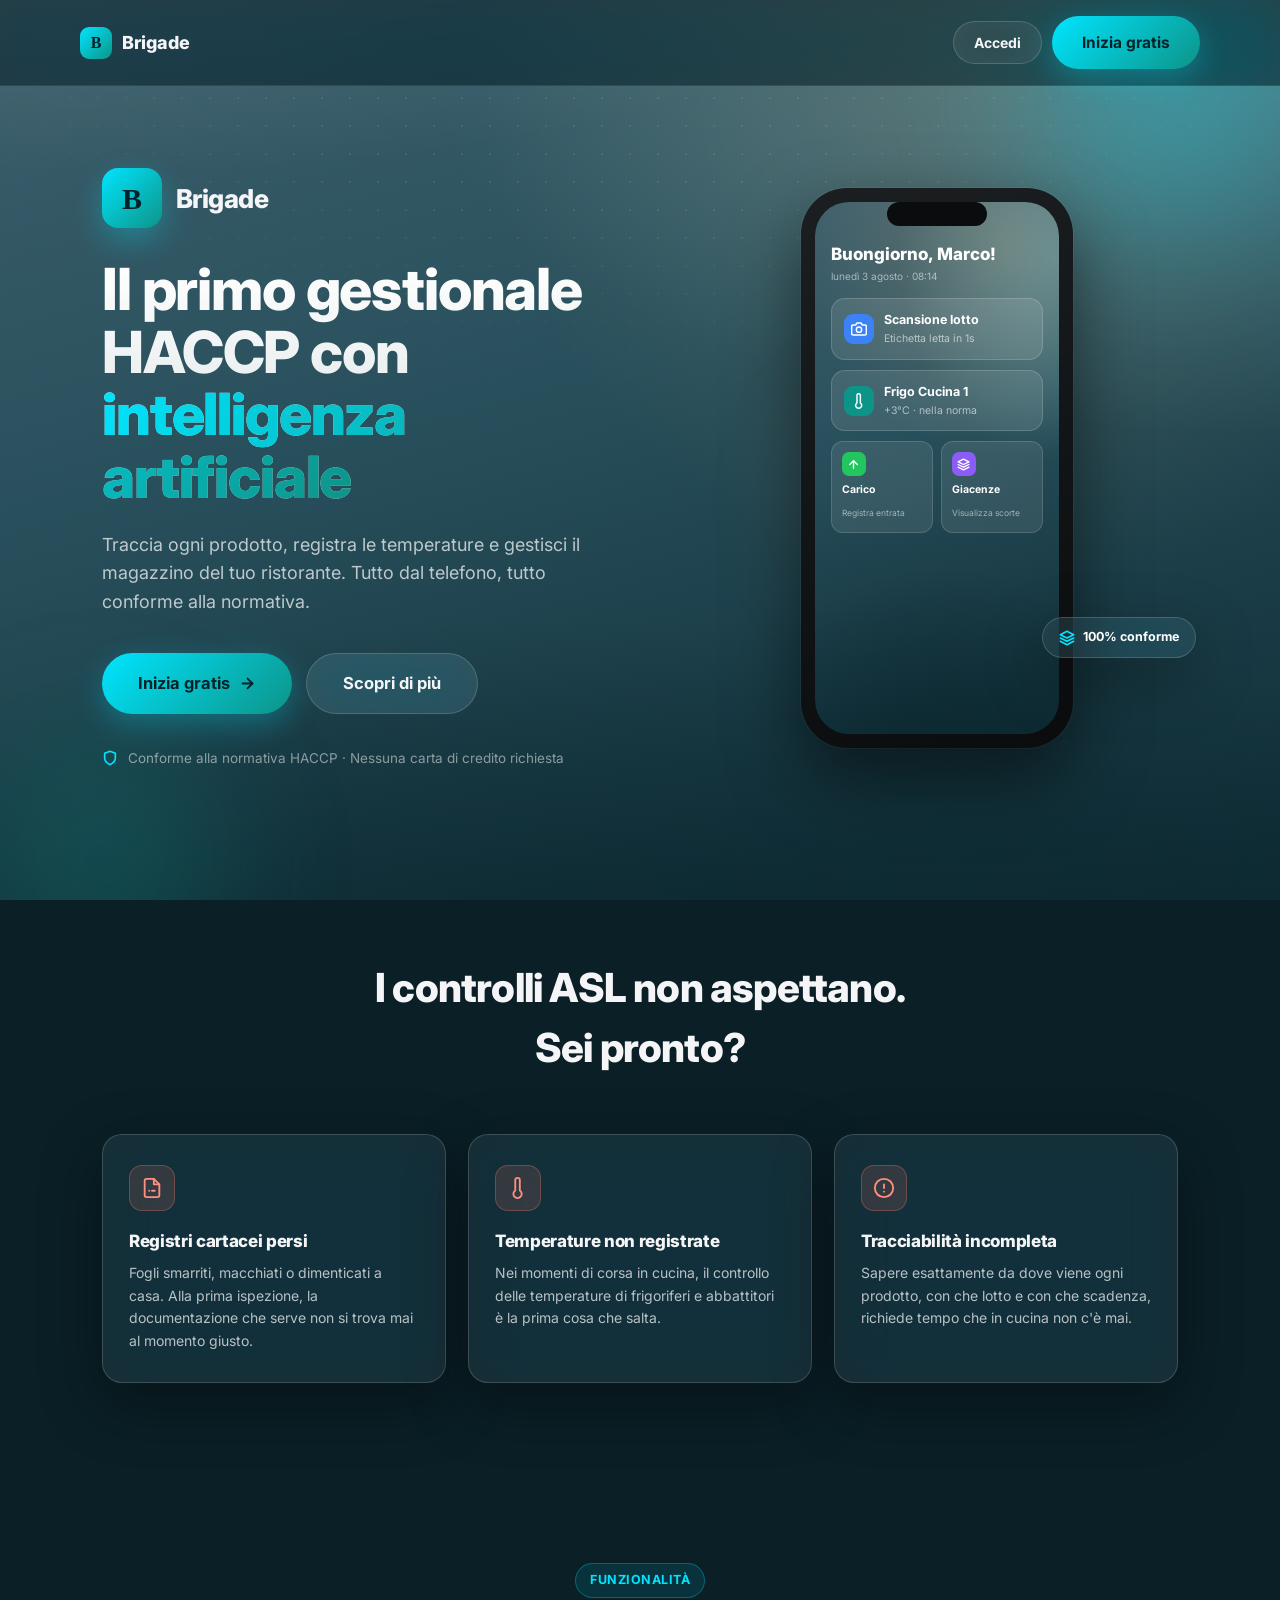
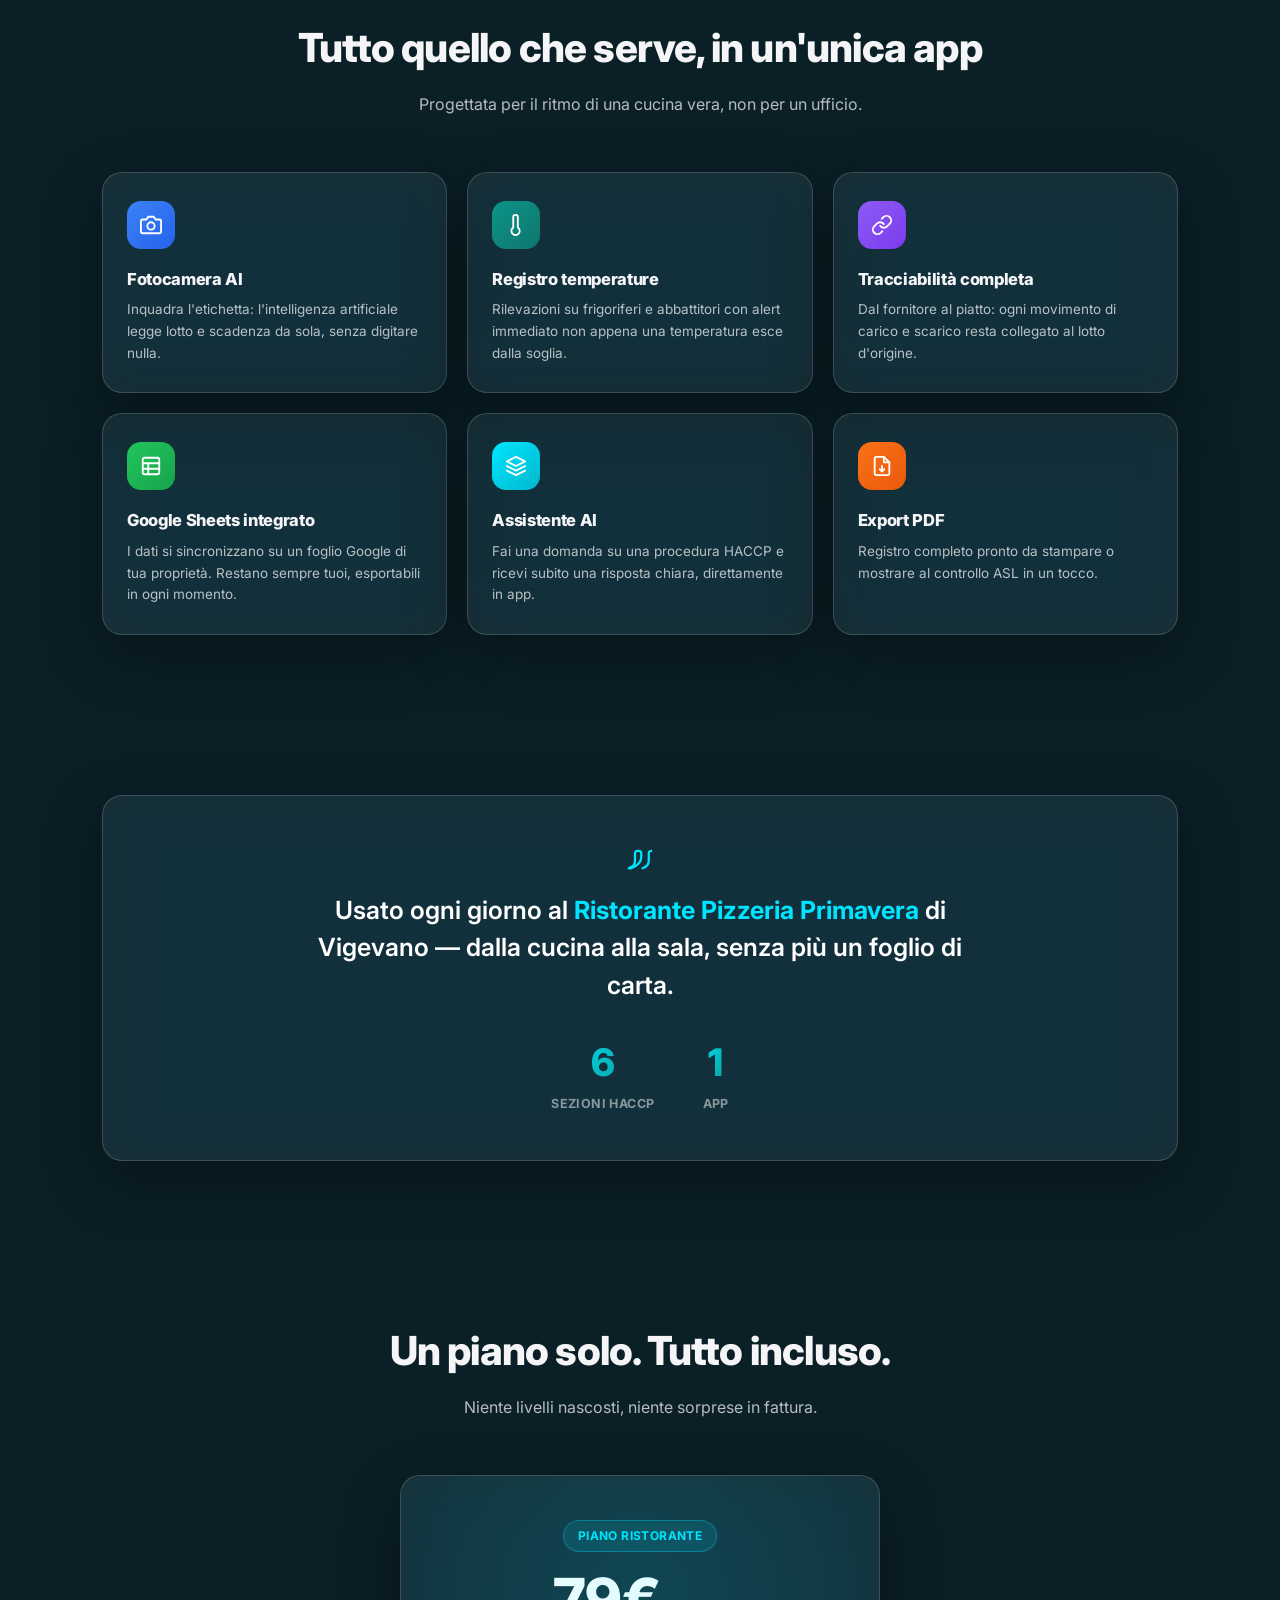
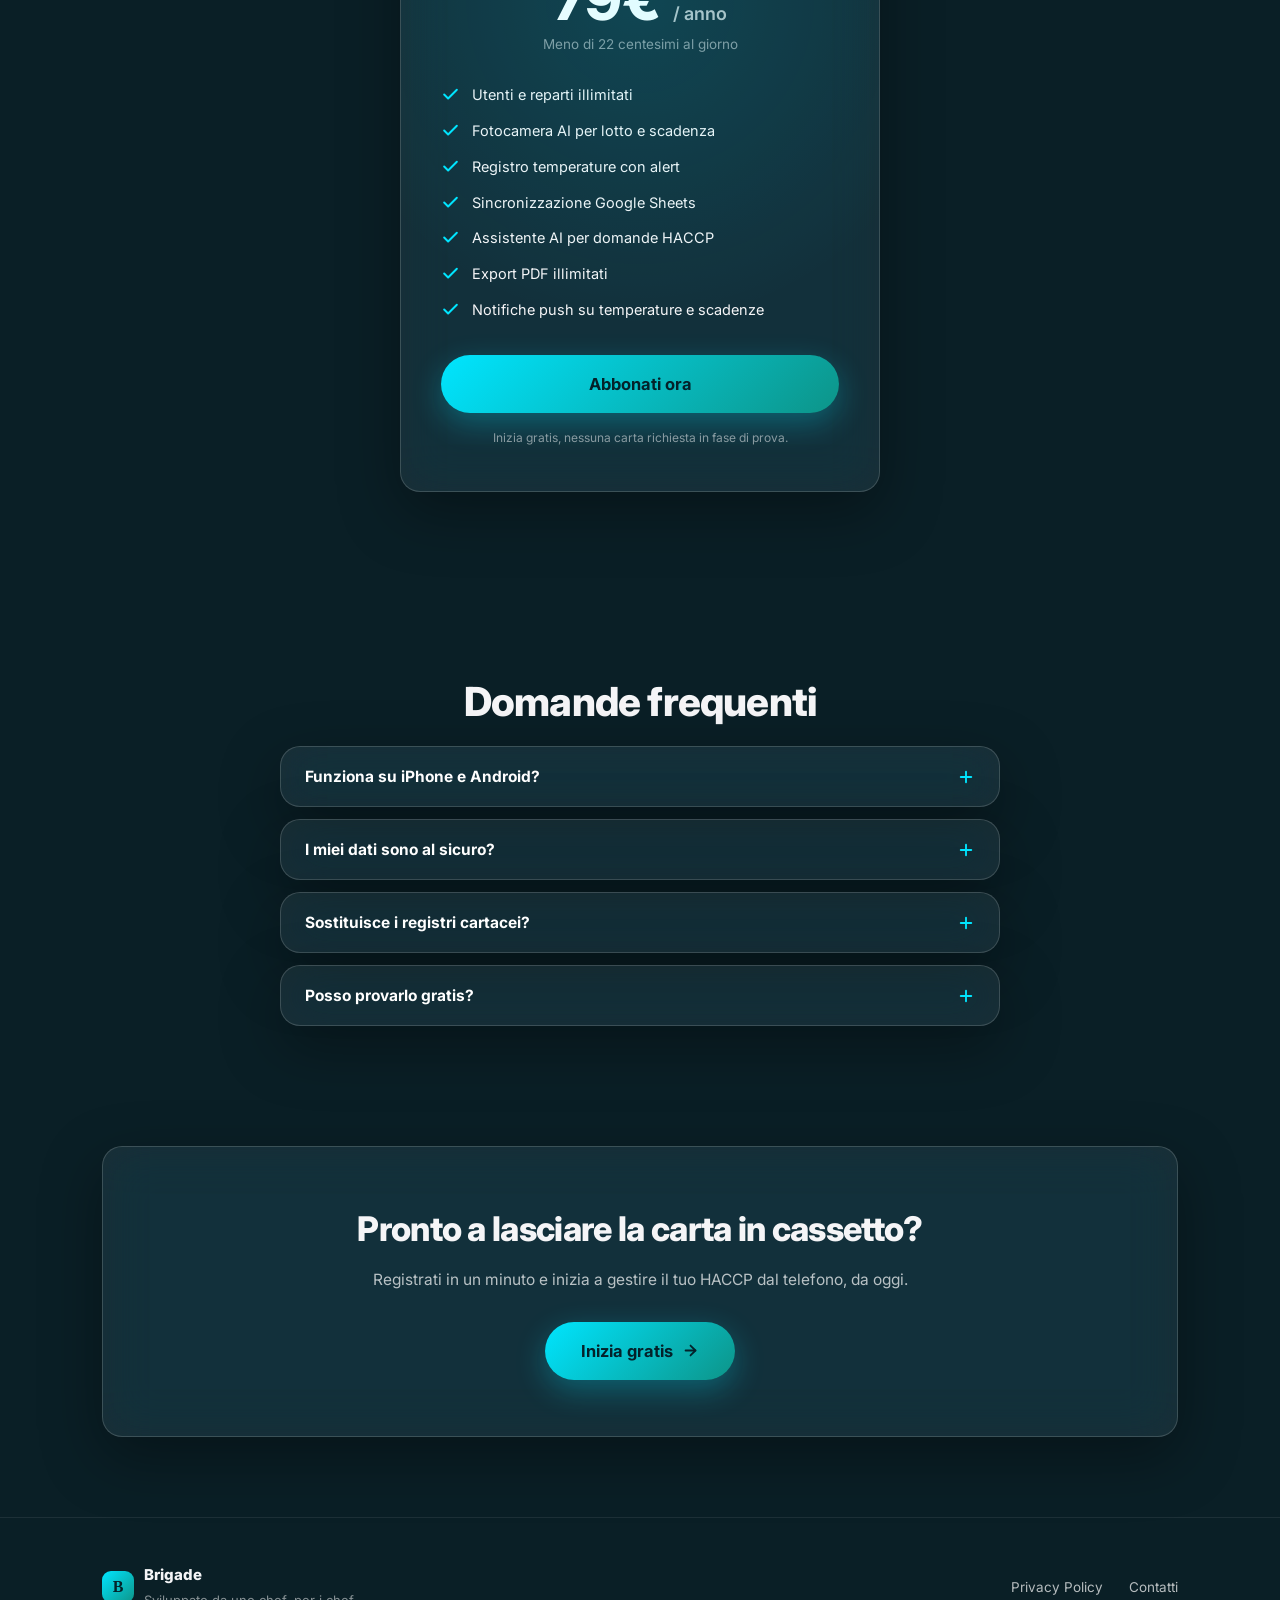
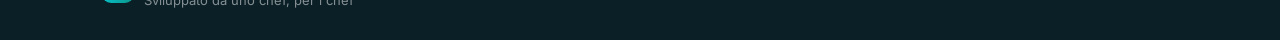
==== commit e3b4b6eb: "Aggiunge pagina privacy policy su /privacy Informativa in italiano su dati raccolti, uso, sincronizz" ====
--- a/landing.html
+++ b/landing.html
@@ -659,7 +659,7 @@
       </div>
     </div>
     <div class="footer-links">
-      <a href="#privacy">Privacy Policy</a>
+      <a href="/privacy">Privacy Policy</a>
       <a href="mailto:caparrotta99@gmail.com">Contatti</a>
     </div>
   </div>
